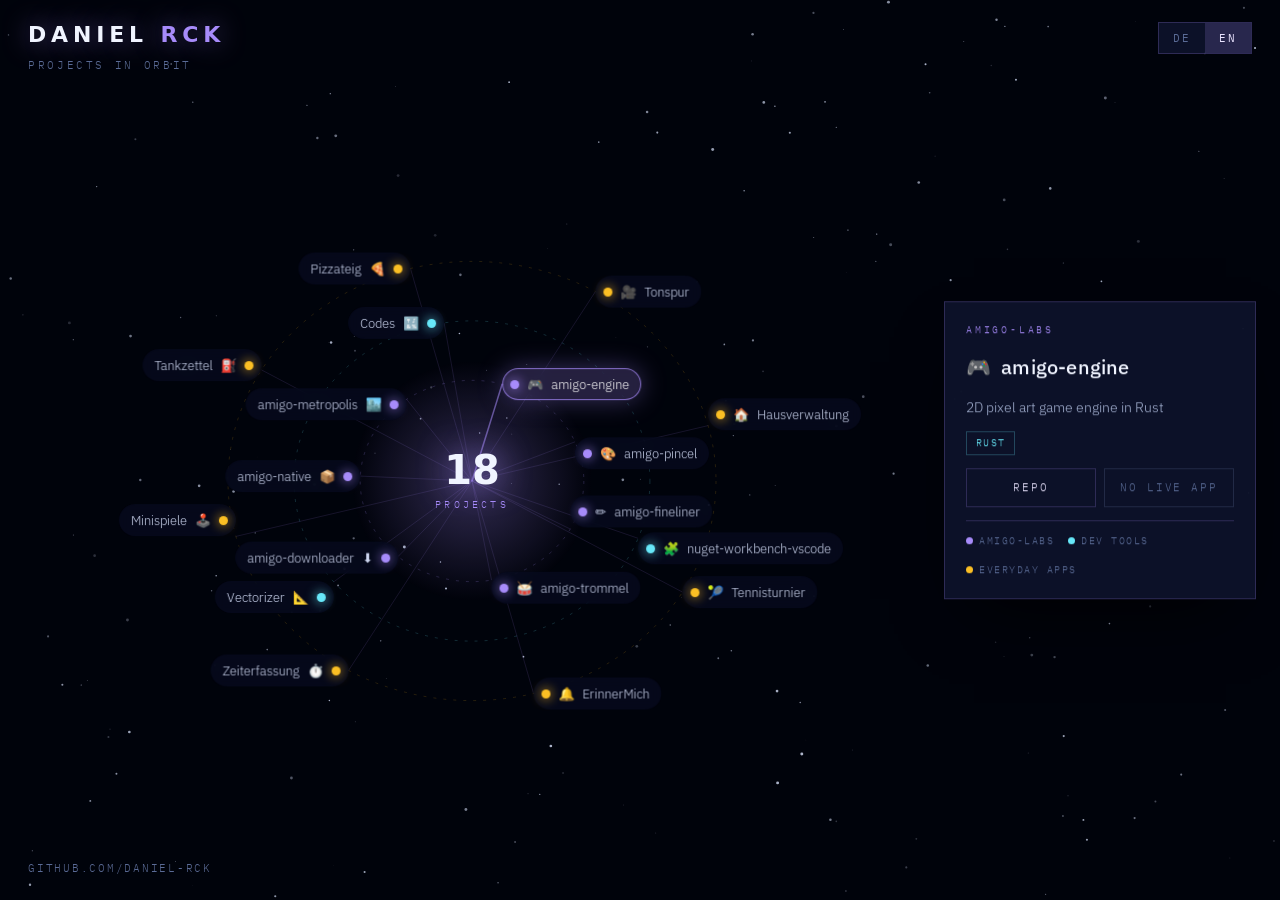
==== index.html @ 843856e8 "Add the orbital star map landing page Renders all 18 projects as nodes on three orbits (amigo-labs, " ====
<!doctype html>
<html lang="en">
<head>
<meta charset="utf-8">
<meta name="viewport" content="width=device-width, initial-scale=1">
<title>Daniel Rck · Projects</title>
<meta name="description" content="Projects by Daniel Rck — game tooling, developer tools and everyday apps, each linked to its repository and live version.">
<meta property="og:title" content="Daniel Rck · Projects">
<meta property="og:description" content="Game tooling, developer tools and everyday apps — repository and live app for each.">
<meta property="og:type" content="website">
<meta property="og:url" content="https://daniel-rck.github.io/">
<link rel="icon" href="data:image/svg+xml,%3Csvg xmlns='http://www.w3.org/2000/svg' viewBox='0 0 32 32'%3E%3Crect width='32' height='32' fill='%2300030b'/%3E%3Cellipse cx='16' cy='16' rx='12' ry='9' fill='none' stroke='%23a78bfa' stroke-width='1.4'/%3E%3Ccircle cx='16' cy='16' r='3.4' fill='%23a78bfa'/%3E%3Ccircle cx='28' cy='16' r='2.2' fill='%2367e8f9'/%3E%3C/svg%3E">
<link rel="preconnect" href="https://fonts.gstatic.com" crossorigin>
<link rel="stylesheet" href="https://fonts.googleapis.com/css2?family=Syncopate:wght@400;700&family=IBM+Plex+Sans:wght@300;400;500&family=IBM+Plex+Mono:wght@400;500&display=swap">
<link rel="stylesheet" href="./assets/style.css">
</head>
<body>

<canvas id="sky" aria-hidden="true"></canvas>

<header class="top">
  <div class="brand">
    <h1>Daniel <em>Rck</em></h1>
    <p class="sub" data-i18n="tagline"></p>
  </div>
  <div class="lang" role="group" data-i18n-label="langgroup">
    <button type="button" data-lang="de" aria-pressed="false">DE</button>
    <button type="button" data-lang="en" aria-pressed="true">EN</button>
  </div>
</header>

<div class="hub" id="hub" aria-hidden="true">
  <span class="num" id="hubnum">0</span>
  <span class="cap" data-i18n="hub"></span>
</div>

<div class="orbit-layer" id="layer"></div>

<main class="listing" id="listing"></main>

<aside class="detail" id="detail" aria-live="polite" data-i18n-label="detaillabel"></aside>

<footer class="foot">
  <a href="https://github.com/daniel-rck" target="_blank" rel="noopener">github.com/daniel-rck</a>
</footer>

<script src="./data/projects.js"></script>
<script src="./data/live.js"></script>
<script src="./assets/app.js"></script>
</body>
</html>
---- assets/style.css ----
/* Orbital star map — a deliberately single-theme dark page.
   Every colour is painted explicitly so the page holds on any host ground. */

:root{
  --void:#00030b;
  --violet:#a78bfa;
  --cyan:#67e8f9;
  --amber:#fbbf24;
  --ink:#cdd6f0;
  --ink-soft:#a8b5d6;
  --dim:#5a6b96;
  --edge:rgba(167,139,250,.22);
  --edge-hot:rgba(167,139,250,.75);
  --glass:rgba(16,22,48,.8);

  --display:"Syncopate",system-ui,sans-serif;
  --body:"IBM Plex Sans",system-ui,sans-serif;
  --data:"IBM Plex Mono",ui-monospace,monospace;

  /* the detail panel owns this column; the map is laid out beside it */
  --panel-w:340px;
  --panel-right:24px;
}

*{box-sizing:border-box}
html,body{height:100%}
body{
  margin:0;
  background:var(--void);
  color:var(--ink);
  font-family:var(--body);
  font-weight:300;
  font-size:15px;
  line-height:1.6;
  overflow:hidden;
}

canvas#sky{position:fixed;inset:0;z-index:0;display:block}

/* ---------------- header ---------------- */
.top{
  position:fixed;z-index:30;top:0;left:0;right:0;
  padding:22px 28px;
  display:flex;justify-content:space-between;align-items:flex-start;gap:20px;flex-wrap:wrap;
  pointer-events:none;
}
.top > *{pointer-events:auto}
.brand h1{
  margin:0;
  font-family:var(--display);font-weight:700;
  font-size:clamp(15px,2vw,22px);letter-spacing:.22em;text-transform:uppercase;line-height:1.2;
  color:#f0f4ff;text-shadow:0 0 26px rgba(167,139,250,.55);
}
.brand h1 em{font-style:normal;color:var(--violet)}
.sub{
  margin:9px 0 0;
  font-family:var(--data);font-size:11px;letter-spacing:.24em;text-transform:uppercase;
  color:var(--dim);
}
.lang{display:flex;border:1px solid var(--edge);background:var(--glass);backdrop-filter:blur(12px)}
.lang button{
  font-family:var(--data);font-size:11px;letter-spacing:.18em;
  padding:8px 14px;background:none;border:0;color:var(--dim);cursor:pointer;
  transition:background .2s,color .2s;
}
.lang button:hover{color:var(--ink)}
.lang button[aria-pressed="true"]{background:rgba(167,139,250,.18);color:#eae4ff}
.lang button:focus-visible{outline:2px solid var(--violet);outline-offset:-3px}

/* ---------------- hub ---------------- */
.hub{
  position:fixed;z-index:11;left:0;top:0;
  transform:translate(-50%,-50%);
  text-align:center;pointer-events:none;
  display:flex;flex-direction:column;align-items:center;gap:7px;
}
.hub .num{
  font-family:var(--display);font-weight:700;font-size:40px;line-height:1;
  color:#f0f4ff;text-shadow:0 0 32px rgba(167,139,250,.7);
  font-variant-numeric:tabular-nums;
}
.hub .cap{
  font-family:var(--data);font-size:9.5px;letter-spacing:.34em;text-transform:uppercase;
  color:var(--violet);
}

/* ---------------- orbital nodes ---------------- */
.orbit-layer{position:fixed;inset:0;z-index:10;pointer-events:none}
.node{
  position:absolute;left:0;top:0;
  display:flex;align-items:center;gap:8px;
  padding:5px 11px 5px 7px;
  background:rgba(8,12,32,.72);
  border:1px solid transparent;border-radius:999px;
  color:var(--ink);font:inherit;font-size:12.5px;
  cursor:pointer;pointer-events:auto;white-space:nowrap;
  backdrop-filter:blur(6px);
  transition:border-color .2s,background .2s,color .2s;
}
.node .dot{
  width:9px;height:9px;border-radius:50%;flex:none;
  background:var(--violet);box-shadow:0 0 12px var(--violet);
}
.node[data-cat="tools"] .dot{background:var(--cyan);box-shadow:0 0 12px var(--cyan)}
.node[data-cat="apps"] .dot{background:var(--amber);box-shadow:0 0 12px var(--amber)}
.node .glyph{font-size:13px;line-height:1}
.node:hover,.node:focus-visible{background:rgba(30,36,74,.94);border-color:var(--violet);color:#fff}
.node:focus-visible{outline:2px solid var(--violet);outline-offset:2px}
.node[aria-current="true"]{
  background:rgba(167,139,250,.22);border-color:var(--edge-hot);color:#fff;
  box-shadow:0 0 26px rgba(167,139,250,.35);
}
.node.flip{flex-direction:row-reverse;padding:5px 7px 5px 11px}

/* ---------------- detail panel ---------------- */
.detail{
  position:fixed;z-index:30;
  right:var(--panel-right);top:50%;transform:translateY(-50%);
  width:var(--panel-w);
  background:var(--glass);border:1px solid var(--edge);
  backdrop-filter:blur(18px);
  padding:20px 21px;
  display:flex;flex-direction:column;gap:13px;
  box-shadow:0 30px 70px -30px #000;
}
.detail .kicker{
  font-family:var(--data);font-size:10px;letter-spacing:.28em;text-transform:uppercase;
  color:var(--violet);
}
.detail h2{
  margin:0;font-size:20px;font-weight:500;letter-spacing:.01em;color:#f0f4ff;
  display:flex;align-items:center;gap:10px;
  overflow-wrap:anywhere;text-wrap:balance;
}
.detail p{margin:0;font-size:14px;line-height:1.6;color:var(--ink-soft)}
.chips{display:flex;flex-wrap:wrap;gap:6px}
.chips span{
  font-family:var(--data);font-size:9.5px;letter-spacing:.14em;text-transform:uppercase;
  color:var(--cyan);border:1px solid rgba(103,232,249,.25);padding:3px 9px;
}
.acts{display:flex;gap:8px}
.acts a,.acts span{
  flex:1;text-align:center;
  font-family:var(--data);font-size:11px;letter-spacing:.18em;text-transform:uppercase;
  padding:10px 6px;text-decoration:none;
  border:1px solid var(--edge);color:#eae4ff;
  transition:background .2s,color .2s,border-color .2s,box-shadow .2s;
}
.acts a:hover{background:var(--violet);color:#0b0620;border-color:var(--violet);
  box-shadow:0 0 24px rgba(167,139,250,.5)}
.acts a:focus-visible{outline:2px solid var(--violet);outline-offset:2px}
.acts span{color:var(--dim);border-color:rgba(90,107,150,.28)}
.legend{
  display:flex;gap:14px;flex-wrap:wrap;
  border-top:1px solid var(--edge);padding-top:12px;
  font-family:var(--data);font-size:9.5px;letter-spacing:.16em;text-transform:uppercase;
  color:var(--dim);
}
.legend i{display:inline-block;width:7px;height:7px;border-radius:50%;margin-right:6px}

/* ---------------- footer ---------------- */
.foot{
  position:fixed;z-index:30;left:28px;bottom:22px;
  font-family:var(--data);font-size:11px;letter-spacing:.16em;text-transform:uppercase;
}
.foot a{color:var(--dim);text-decoration:none;transition:color .2s}
.foot a:hover{color:var(--violet)}
.foot a:focus-visible{outline:2px solid var(--violet);outline-offset:3px}

/* ---------------- stacked layout ----------------
   Below the map's minimum comfortable width the orbits are dropped entirely
   and the same data is shown as a plain, fully readable list. */
.listing{display:none}

@media (min-width:1280px) and (max-width:1499px){
  :root{--panel-w:312px}
}

@media (max-width:1279px){
  html,body{height:auto}
  body{overflow:auto}
  .orbit-layer,.hub{display:none}
  canvas#sky{position:fixed}

  .listing{
    display:block;position:relative;z-index:20;
    max-width:760px;margin:0 auto;padding:132px 20px 24px;
  }
  .listing section{margin-bottom:30px}
  .listing h2{
    margin:0 0 12px;
    font-family:var(--data);font-size:11px;letter-spacing:.28em;text-transform:uppercase;
    color:var(--violet);
    display:flex;align-items:center;gap:12px;
  }
  .listing h2::after{content:"";flex:1;height:1px;background:var(--edge)}
  .listing button{
    display:flex;width:100%;align-items:center;gap:10px;text-align:left;
    background:var(--glass);border:1px solid var(--edge);color:var(--ink);
    font:inherit;font-size:14px;padding:12px 14px;margin-bottom:8px;cursor:pointer;
    transition:border-color .2s,background .2s;
  }
  .listing button:hover{border-color:var(--edge-hot)}
  .listing button:focus-visible{outline:2px solid var(--violet);outline-offset:2px}
  .listing button[aria-current="true"]{border-color:var(--edge-hot);background:rgba(167,139,250,.16)}
  .listing .dot{width:8px;height:8px;border-radius:50%;flex:none;background:var(--violet)}
  .listing button[data-cat="tools"] .dot{background:var(--cyan)}
  .listing button[data-cat="apps"] .dot{background:var(--amber)}

  .detail{
    position:relative;right:auto;top:auto;transform:none;
    width:auto;max-width:760px;margin:0 auto 26px;
  }
  .foot{position:relative;left:auto;bottom:auto;text-align:center;padding:0 20px 40px}
}

@media (max-width:480px){
  .listing{padding-top:150px}
}

@media (prefers-reduced-motion:reduce){
  .node{transition:none}
}
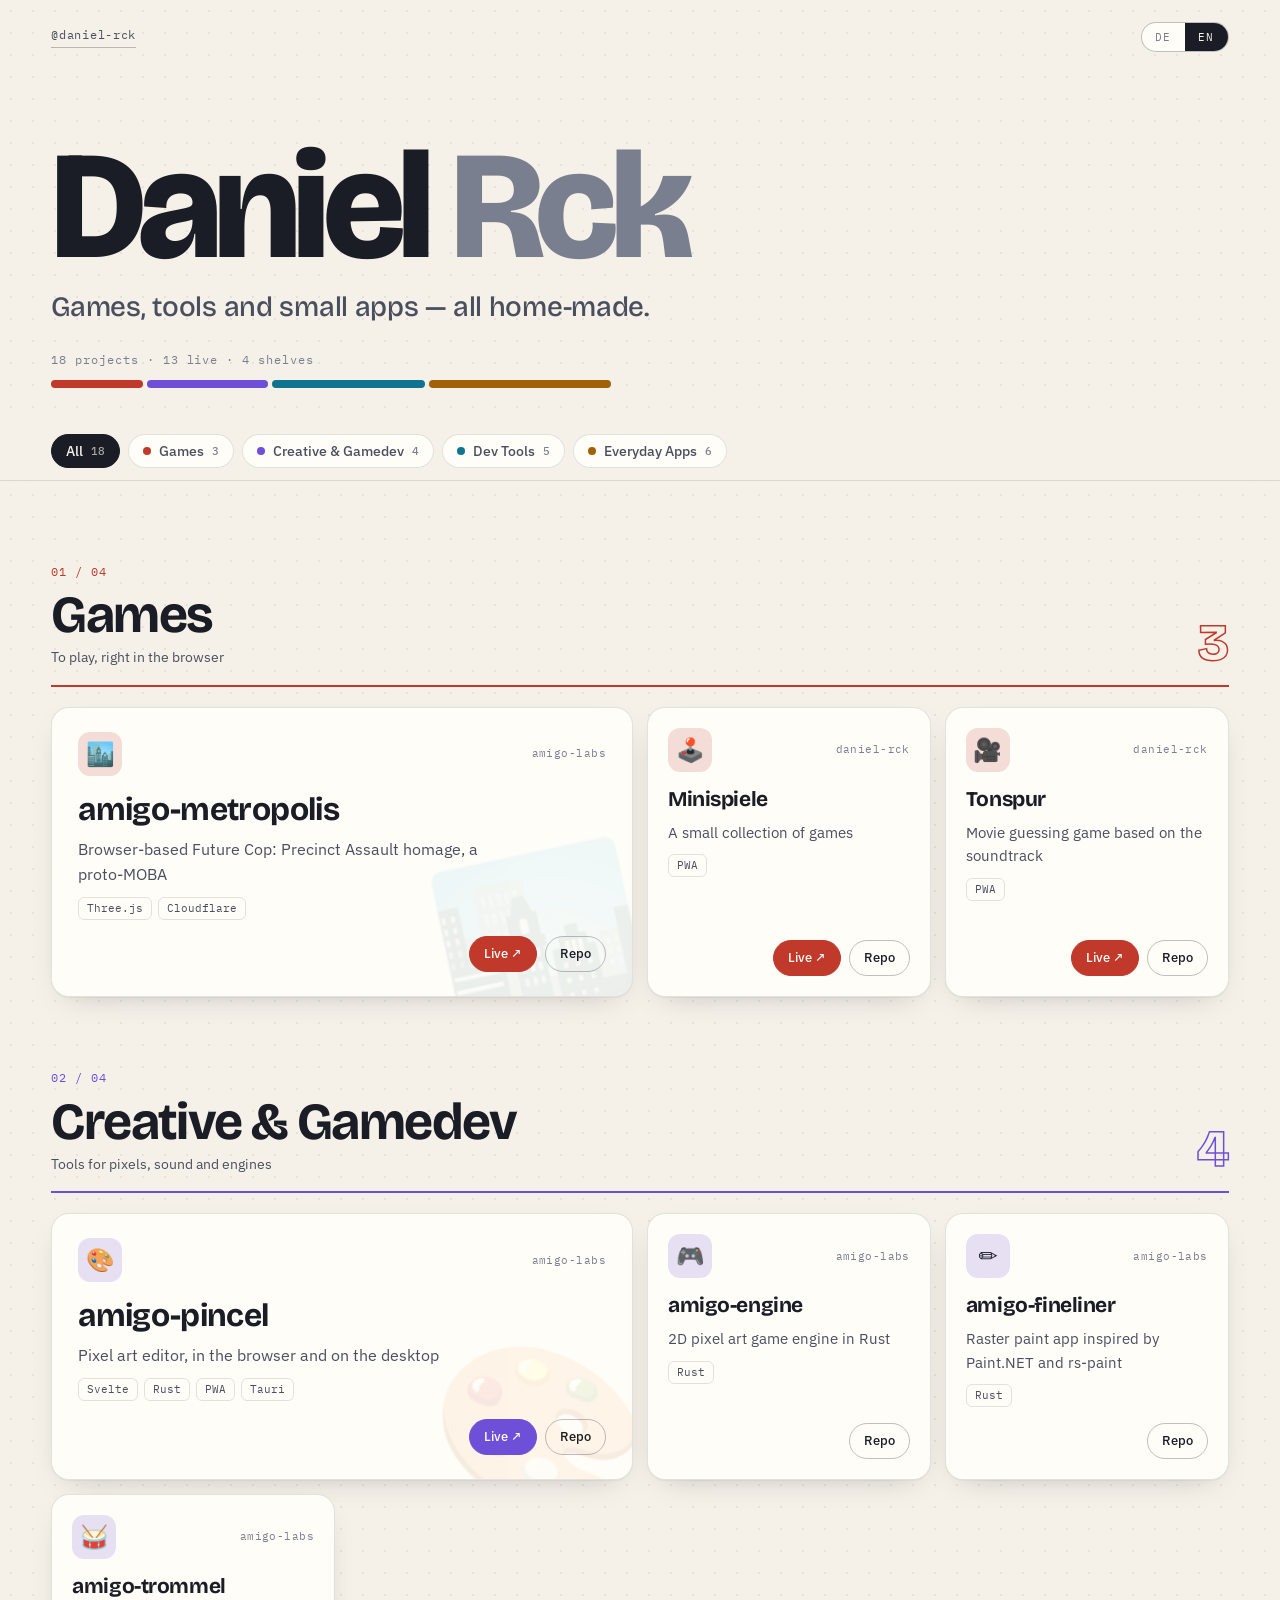
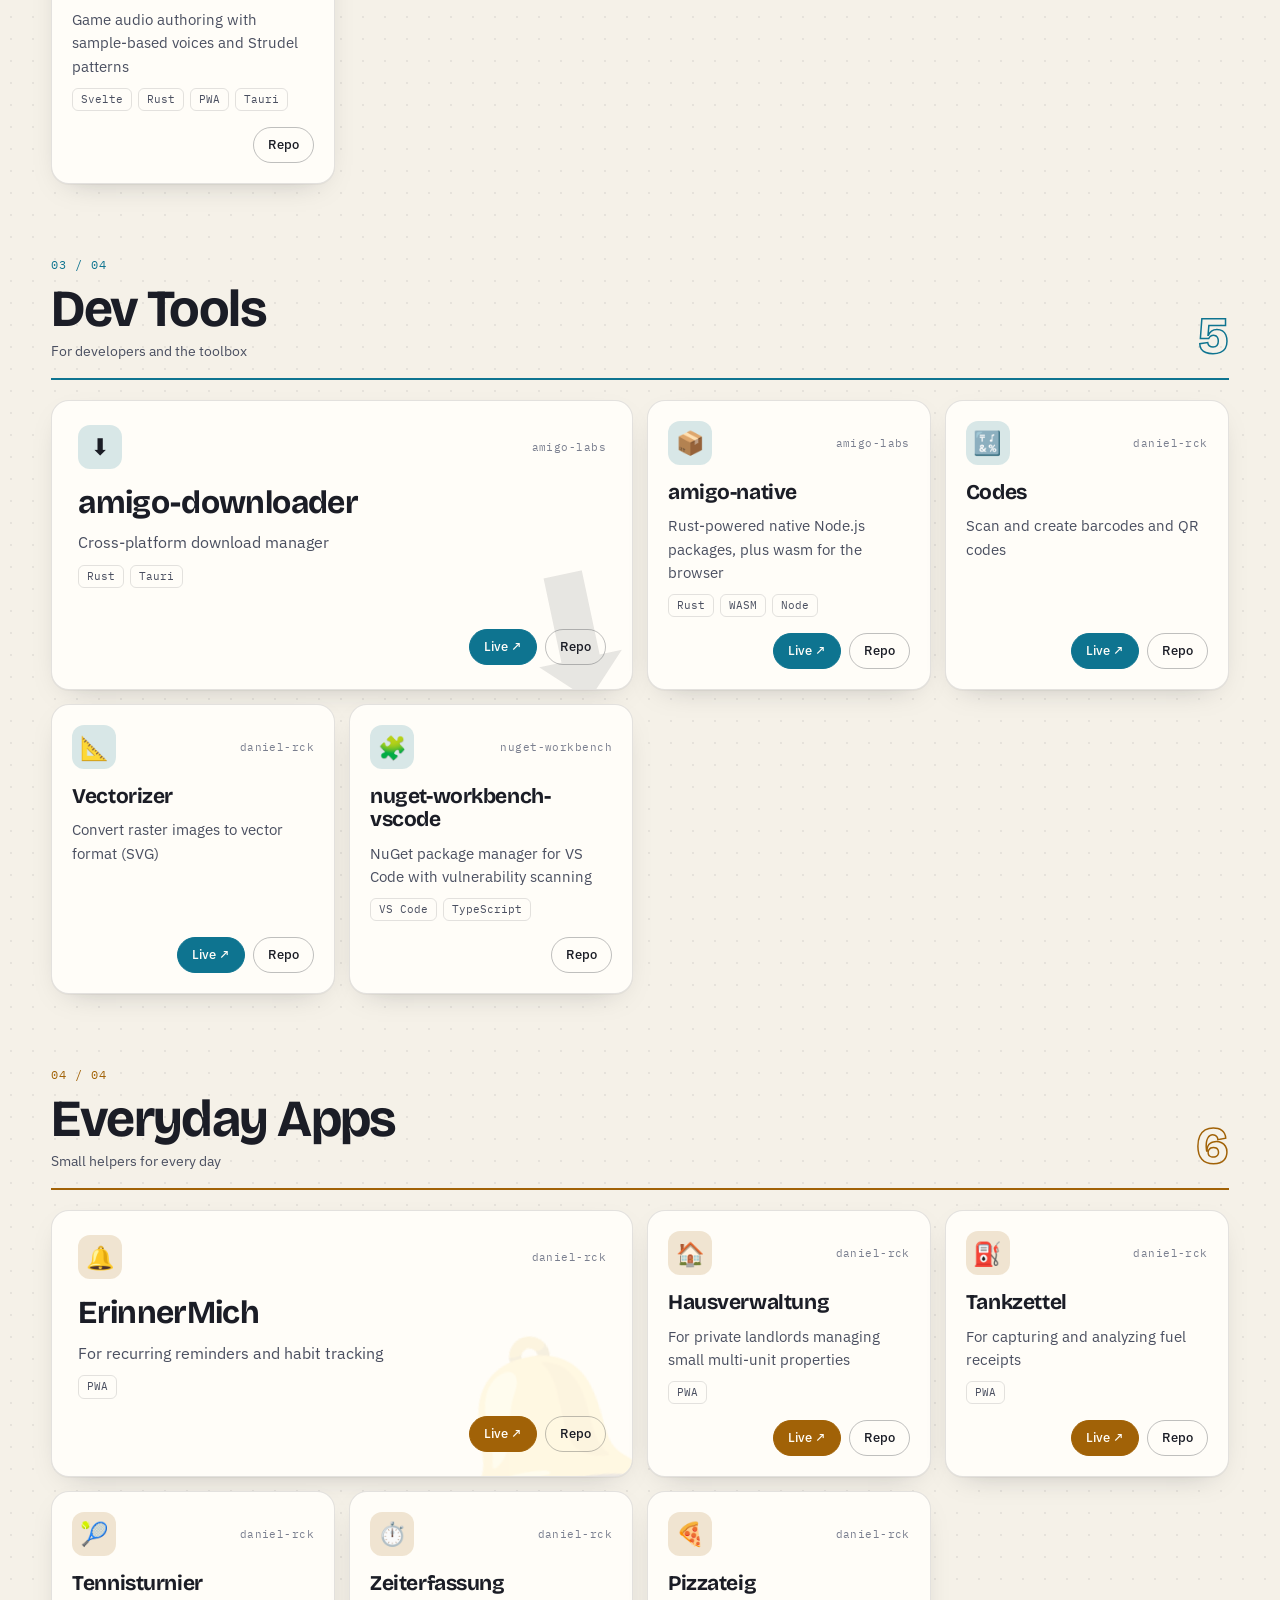
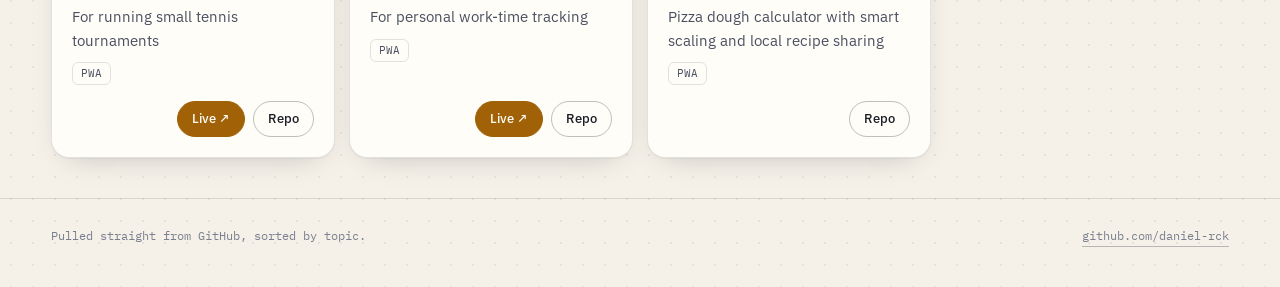
==== commit 1ff2407a: "Read projects from GitHub and show them on category shelves The project list is no longer hand-kept:" ====
--- a/index.html
+++ b/index.html
@@ -4,48 +4,43 @@
 <meta charset="utf-8">
 <meta name="viewport" content="width=device-width, initial-scale=1">
 <title>Daniel Rck · Projects</title>
-<meta name="description" content="Projects by Daniel Rck — game tooling, developer tools and everyday apps, each linked to its repository and live version.">
+<meta name="description" content="Projects by Daniel Rck — games, creative tools, developer tools and everyday apps, each linked to its repository and live version.">
 <meta property="og:title" content="Daniel Rck · Projects">
-<meta property="og:description" content="Game tooling, developer tools and everyday apps — repository and live app for each.">
+<meta property="og:description" content="Games, tools and everyday apps — repository and live app for each.">
 <meta property="og:type" content="website">
 <meta property="og:url" content="https://daniel-rck.github.io/">
-<link rel="icon" href="data:image/svg+xml,%3Csvg xmlns='http://www.w3.org/2000/svg' viewBox='0 0 32 32'%3E%3Crect width='32' height='32' fill='%2300030b'/%3E%3Cellipse cx='16' cy='16' rx='12' ry='9' fill='none' stroke='%23a78bfa' stroke-width='1.4'/%3E%3Ccircle cx='16' cy='16' r='3.4' fill='%23a78bfa'/%3E%3Ccircle cx='28' cy='16' r='2.2' fill='%2367e8f9'/%3E%3C/svg%3E">
+<meta name="color-scheme" content="light dark">
+<link rel="icon" href="data:image/svg+xml,%3Csvg xmlns='http://www.w3.org/2000/svg' viewBox='0 0 32 32'%3E%3Crect width='32' height='32' rx='7' fill='%23070a14'/%3E%3Crect x='6' y='6' width='12' height='9' rx='2' fill='%23ff8a7a'/%3E%3Crect x='20' y='6' width='6' height='9' rx='2' fill='%23b69cff'/%3E%3Crect x='6' y='17' width='6' height='9' rx='2' fill='%2367e8f9'/%3E%3Crect x='14' y='17' width='12' height='9' rx='2' fill='%23fbbf24'/%3E%3C/svg%3E">
 <link rel="preconnect" href="https://fonts.gstatic.com" crossorigin>
-<link rel="stylesheet" href="https://fonts.googleapis.com/css2?family=Syncopate:wght@400;700&family=IBM+Plex+Sans:wght@300;400;500&family=IBM+Plex+Mono:wght@400;500&display=swap">
+<link rel="stylesheet" href="https://fonts.googleapis.com/css2?family=Bricolage+Grotesque:opsz,wght@12..96,500;12..96,700;12..96,800&family=IBM+Plex+Sans:wght@400;500&family=IBM+Plex+Mono:wght@400;500&display=swap">
 <link rel="stylesheet" href="./assets/style.css">
 </head>
 <body>
 
-<canvas id="sky" aria-hidden="true"></canvas>
-
-<header class="top">
-  <div class="brand">
-    <h1>Daniel <em>Rck</em></h1>
-    <p class="sub" data-i18n="tagline"></p>
+<header class="masthead">
+  <div class="bar">
+    <a class="handle" href="https://github.com/daniel-rck" target="_blank" rel="noopener">@daniel-rck</a>
+    <div class="lang" role="group" data-i18n-label="langgroup">
+      <button type="button" data-lang="de" aria-pressed="false">DE</button>
+      <button type="button" data-lang="en" aria-pressed="true">EN</button>
+    </div>
   </div>
-  <div class="lang" role="group" data-i18n-label="langgroup">
-    <button type="button" data-lang="de" aria-pressed="false">DE</button>
-    <button type="button" data-lang="en" aria-pressed="true">EN</button>
-  </div>
+  <h1>Daniel <em>Rck</em></h1>
+  <p class="tagline" data-i18n="tagline"></p>
+  <p class="stats" id="stats"></p>
+  <div class="spectrum" id="spectrum" aria-hidden="true"></div>
 </header>
 
-<div class="hub" id="hub" aria-hidden="true">
-  <span class="num" id="hubnum">0</span>
-  <span class="cap" data-i18n="hub"></span>
-</div>
+<nav class="filters" id="filters" data-i18n-label="filterlabel"></nav>
 
-<div class="orbit-layer" id="layer"></div>
-
-<main class="listing" id="listing"></main>
-
-<aside class="detail" id="detail" aria-live="polite" data-i18n-label="detaillabel"></aside>
+<main class="shelves" id="shelves"></main>
 
 <footer class="foot">
+  <span data-i18n="footnote"></span>
   <a href="https://github.com/daniel-rck" target="_blank" rel="noopener">github.com/daniel-rck</a>
 </footer>
 
 <script src="./data/projects.js"></script>
-<script src="./data/live.js"></script>
 <script src="./assets/app.js"></script>
 </body>
 </html>
--- a/assets/style.css
+++ b/assets/style.css
@@ -1,223 +1,240 @@
-/* Orbital star map — a deliberately single-theme dark page.
-   Every colour is painted explicitly so the page holds on any host ground. */
+/* Project shelves — one shelf per category, a bento grid of cards on each.
+   Light and dark follow the system; every category brings its own hue as
+   --hue-l / --hue-d (set inline from data/categories.json) and --c picks
+   the one for the current theme. */
 
 :root{
-  --void:#00030b;
-  --violet:#a78bfa;
-  --cyan:#67e8f9;
-  --amber:#fbbf24;
-  --ink:#cdd6f0;
-  --ink-soft:#a8b5d6;
-  --dim:#5a6b96;
-  --edge:rgba(167,139,250,.22);
-  --edge-hot:rgba(167,139,250,.75);
-  --glass:rgba(16,22,48,.8);
-
-  --display:"Syncopate",system-ui,sans-serif;
+  --ground:#f5f1e8;
+  --ground-2:#ece6d8;
+  --card:#fffdf8;
+  --ink:#1b1d26;
+  --ink-soft:#4a4f60;
+  --dim:#7a7f8f;
+  --line:rgba(27,29,38,.12);
+  --line-hot:rgba(27,29,38,.28);
+  --grid-dot:rgba(27,29,38,.07);
+  --shadow:0 1px 0 rgba(27,29,38,.04),0 10px 30px -18px rgba(27,29,38,.35);
+  --on-accent:#fffdf8;
+
+  --display:"Bricolage Grotesque",system-ui,sans-serif;
   --body:"IBM Plex Sans",system-ui,sans-serif;
   --data:"IBM Plex Mono",ui-monospace,monospace;
 
-  /* the detail panel owns this column; the map is laid out beside it */
-  --panel-w:340px;
-  --panel-right:24px;
+  --gutter:clamp(16px,4vw,56px);
+  --radius:18px;
+}
+[style*="--hue-l"]{--c:var(--hue-l)}
+
+@media (prefers-color-scheme:dark){
+  :root{
+    --ground:#070a14;
+    --ground-2:#0d1222;
+    --card:#0f1528;
+    --ink:#e6ebfa;
+    --ink-soft:#a9b3d0;
+    --dim:#6c7799;
+    --line:rgba(170,185,230,.13);
+    --line-hot:rgba(170,185,230,.32);
+    --grid-dot:rgba(170,185,230,.08);
+    --shadow:0 1px 0 rgba(255,255,255,.03) inset,0 18px 40px -24px rgba(0,0,0,.9);
+    --on-accent:#070a14;
+  }
+  [style*="--hue-d"]{--c:var(--hue-d)}
 }
 
 *{box-sizing:border-box}
-html,body{height:100%}
+html{-webkit-text-size-adjust:100%}
 body{
   margin:0;
-  background:var(--void);
+  min-height:100vh;
+  background:
+    radial-gradient(var(--grid-dot) 1px,transparent 1.5px) 0 0/22px 22px,
+    var(--ground);
   color:var(--ink);
   font-family:var(--body);
-  font-weight:300;
   font-size:15px;
-  line-height:1.6;
-  overflow:hidden;
-}
-
-canvas#sky{position:fixed;inset:0;z-index:0;display:block}
-
-/* ---------------- header ---------------- */
-.top{
-  position:fixed;z-index:30;top:0;left:0;right:0;
-  padding:22px 28px;
-  display:flex;justify-content:space-between;align-items:flex-start;gap:20px;flex-wrap:wrap;
-  pointer-events:none;
-}
-.top > *{pointer-events:auto}
-.brand h1{
+  line-height:1.55;
+  overflow-x:hidden;
+}
+a{color:inherit}
+:focus-visible{outline:2px solid var(--ink);outline-offset:3px;border-radius:6px}
+
+/* ---------------- masthead ---------------- */
+.masthead{padding:22px var(--gutter) 34px;max-width:1440px;margin:0 auto}
+.bar{display:flex;justify-content:space-between;align-items:center;gap:16px;margin-bottom:clamp(36px,8vw,88px)}
+.handle{
+  font-family:var(--data);font-size:12px;letter-spacing:.06em;color:var(--ink-soft);
+  text-decoration:none;border-bottom:1px solid var(--line-hot);padding-bottom:2px;
+}
+.handle:hover{color:var(--ink);border-color:var(--ink)}
+.lang{display:flex;border:1px solid var(--line-hot);border-radius:999px;overflow:hidden;background:var(--card)}
+.lang button{
+  font-family:var(--data);font-size:11px;letter-spacing:.14em;
+  padding:7px 13px;background:none;border:0;color:var(--dim);cursor:pointer;
+}
+.lang button:hover{color:var(--ink)}
+.lang button[aria-pressed="true"]{background:var(--ink);color:var(--ground)}
+
+.masthead h1{
   margin:0;
-  font-family:var(--display);font-weight:700;
-  font-size:clamp(15px,2vw,22px);letter-spacing:.22em;text-transform:uppercase;line-height:1.2;
-  color:#f0f4ff;text-shadow:0 0 26px rgba(167,139,250,.55);
-}
-.brand h1 em{font-style:normal;color:var(--violet)}
-.sub{
-  margin:9px 0 0;
-  font-family:var(--data);font-size:11px;letter-spacing:.24em;text-transform:uppercase;
-  color:var(--dim);
-}
-.lang{display:flex;border:1px solid var(--edge);background:var(--glass);backdrop-filter:blur(12px)}
-.lang button{
-  font-family:var(--data);font-size:11px;letter-spacing:.18em;
-  padding:8px 14px;background:none;border:0;color:var(--dim);cursor:pointer;
-  transition:background .2s,color .2s;
-}
-.lang button:hover{color:var(--ink)}
-.lang button[aria-pressed="true"]{background:rgba(167,139,250,.18);color:#eae4ff}
-.lang button:focus-visible{outline:2px solid var(--violet);outline-offset:-3px}
-
-/* ---------------- hub ---------------- */
-.hub{
-  position:fixed;z-index:11;left:0;top:0;
-  transform:translate(-50%,-50%);
-  text-align:center;pointer-events:none;
-  display:flex;flex-direction:column;align-items:center;gap:7px;
-}
-.hub .num{
-  font-family:var(--display);font-weight:700;font-size:40px;line-height:1;
-  color:#f0f4ff;text-shadow:0 0 32px rgba(167,139,250,.7);
-  font-variant-numeric:tabular-nums;
-}
-.hub .cap{
-  font-family:var(--data);font-size:9.5px;letter-spacing:.34em;text-transform:uppercase;
-  color:var(--violet);
-}
-
-/* ---------------- orbital nodes ---------------- */
-.orbit-layer{position:fixed;inset:0;z-index:10;pointer-events:none}
-.node{
-  position:absolute;left:0;top:0;
-  display:flex;align-items:center;gap:8px;
-  padding:5px 11px 5px 7px;
-  background:rgba(8,12,32,.72);
-  border:1px solid transparent;border-radius:999px;
-  color:var(--ink);font:inherit;font-size:12.5px;
-  cursor:pointer;pointer-events:auto;white-space:nowrap;
-  backdrop-filter:blur(6px);
-  transition:border-color .2s,background .2s,color .2s;
-}
-.node .dot{
-  width:9px;height:9px;border-radius:50%;flex:none;
-  background:var(--violet);box-shadow:0 0 12px var(--violet);
-}
-.node[data-cat="tools"] .dot{background:var(--cyan);box-shadow:0 0 12px var(--cyan)}
-.node[data-cat="apps"] .dot{background:var(--amber);box-shadow:0 0 12px var(--amber)}
-.node .glyph{font-size:13px;line-height:1}
-.node:hover,.node:focus-visible{background:rgba(30,36,74,.94);border-color:var(--violet);color:#fff}
-.node:focus-visible{outline:2px solid var(--violet);outline-offset:2px}
-.node[aria-current="true"]{
-  background:rgba(167,139,250,.22);border-color:var(--edge-hot);color:#fff;
-  box-shadow:0 0 26px rgba(167,139,250,.35);
-}
-.node.flip{flex-direction:row-reverse;padding:5px 7px 5px 11px}
-
-/* ---------------- detail panel ---------------- */
-.detail{
-  position:fixed;z-index:30;
-  right:var(--panel-right);top:50%;transform:translateY(-50%);
-  width:var(--panel-w);
-  background:var(--glass);border:1px solid var(--edge);
-  backdrop-filter:blur(18px);
-  padding:20px 21px;
-  display:flex;flex-direction:column;gap:13px;
-  box-shadow:0 30px 70px -30px #000;
-}
-.detail .kicker{
-  font-family:var(--data);font-size:10px;letter-spacing:.28em;text-transform:uppercase;
-  color:var(--violet);
-}
-.detail h2{
-  margin:0;font-size:20px;font-weight:500;letter-spacing:.01em;color:#f0f4ff;
-  display:flex;align-items:center;gap:10px;
-  overflow-wrap:anywhere;text-wrap:balance;
-}
-.detail p{margin:0;font-size:14px;line-height:1.6;color:var(--ink-soft)}
-.chips{display:flex;flex-wrap:wrap;gap:6px}
-.chips span{
-  font-family:var(--data);font-size:9.5px;letter-spacing:.14em;text-transform:uppercase;
-  color:var(--cyan);border:1px solid rgba(103,232,249,.25);padding:3px 9px;
-}
-.acts{display:flex;gap:8px}
-.acts a,.acts span{
-  flex:1;text-align:center;
-  font-family:var(--data);font-size:11px;letter-spacing:.18em;text-transform:uppercase;
-  padding:10px 6px;text-decoration:none;
-  border:1px solid var(--edge);color:#eae4ff;
-  transition:background .2s,color .2s,border-color .2s,box-shadow .2s;
-}
-.acts a:hover{background:var(--violet);color:#0b0620;border-color:var(--violet);
-  box-shadow:0 0 24px rgba(167,139,250,.5)}
-.acts a:focus-visible{outline:2px solid var(--violet);outline-offset:2px}
-.acts span{color:var(--dim);border-color:rgba(90,107,150,.28)}
-.legend{
-  display:flex;gap:14px;flex-wrap:wrap;
-  border-top:1px solid var(--edge);padding-top:12px;
-  font-family:var(--data);font-size:9.5px;letter-spacing:.16em;text-transform:uppercase;
-  color:var(--dim);
-}
-.legend i{display:inline-block;width:7px;height:7px;border-radius:50%;margin-right:6px}
+  font-family:var(--display);font-weight:800;
+  font-size:clamp(52px,12vw,168px);line-height:.86;letter-spacing:-.045em;
+}
+.masthead h1 em{font-style:normal;color:var(--dim)}
+.tagline{
+  margin:18px 0 0;max-width:34ch;
+  font-family:var(--display);font-weight:500;
+  font-size:clamp(19px,2.4vw,28px);line-height:1.25;letter-spacing:-.01em;color:var(--ink-soft);
+}
+.stats{margin:26px 0 10px;font-family:var(--data);font-size:12px;letter-spacing:.08em;color:var(--dim)}
+
+/* one bar, split by how many projects each shelf holds */
+.spectrum{display:flex;gap:4px;height:8px;max-width:560px}
+.spectrum span{flex:1 1 0;min-width:8px;border-radius:99px;background:var(--c)}
+
+/* ---------------- filters ---------------- */
+.filters{
+  position:sticky;top:0;z-index:20;
+  display:flex;gap:8px;overflow-x:auto;scrollbar-width:none;
+  padding:12px var(--gutter);
+  max-width:1440px;margin:0 auto;
+  background:color-mix(in srgb,var(--ground) 86%,transparent);
+  backdrop-filter:blur(14px);-webkit-backdrop-filter:blur(14px);
+  border-bottom:1px solid var(--line);
+}
+.filters::-webkit-scrollbar{display:none}
+.chip{
+  flex:none;display:inline-flex;align-items:center;gap:8px;
+  font-family:var(--body);font-size:14px;font-weight:500;color:var(--ink-soft);
+  padding:7px 14px;border-radius:999px;cursor:pointer;
+  background:var(--card);border:1px solid var(--line);
+  transition:border-color .2s,color .2s,background .2s;
+}
+.chip:hover{color:var(--ink);border-color:var(--line-hot)}
+.chip .dot{width:8px;height:8px;border-radius:50%;background:var(--c)}
+.chip .n{font-family:var(--data);font-size:11px;color:var(--dim)}
+.chip[aria-pressed="true"]{background:var(--ink);color:var(--ground);border-color:var(--ink)}
+.chip[aria-pressed="true"] .n{color:inherit;opacity:.65}
+
+/* ---------------- shelves ---------------- */
+.shelves{max-width:1440px;margin:0 auto;padding:10px var(--gutter) 40px}
+.shelf{padding-top:clamp(40px,6vw,72px);scroll-margin-top:64px}
+.shelf[hidden]{display:none}
+.shelf.swap{animation:swap .35s ease}
+@keyframes swap{from{opacity:0;transform:translateY(8px)}}
+
+.shelf-head{
+  display:flex;justify-content:space-between;align-items:flex-end;gap:18px;
+  padding-bottom:16px;margin-bottom:20px;
+  border-bottom:2px solid var(--c);
+}
+.shelf-head .no{
+  display:block;margin-bottom:8px;
+  font-family:var(--data);font-size:12px;letter-spacing:.08em;color:var(--c);
+}
+.shelf-head h2{
+  margin:0;font-family:var(--display);font-weight:700;
+  font-size:clamp(28px,4.4vw,52px);line-height:1;letter-spacing:-.03em;
+}
+.shelf-head p{margin:6px 0 0;color:var(--ink-soft);font-size:14px}
+.shelf-head .count{
+  font-family:var(--display);font-weight:800;font-size:clamp(28px,4.4vw,52px);line-height:1;
+  color:transparent;-webkit-text-stroke:1.5px var(--c);
+}
+
+.grid{
+  display:grid;gap:14px;
+  grid-template-columns:repeat(auto-fill,minmax(260px,1fr));
+  grid-auto-flow:dense;
+}
+@media (min-width:720px){ .card.wide{grid-column:span 2} }
+
+/* ---------------- cards ---------------- */
+.card{
+  position:relative;overflow:hidden;isolation:isolate;
+  display:flex;flex-direction:column;gap:10px;
+  min-height:220px;padding:20px;
+  background:var(--card);
+  border:1px solid var(--line);border-radius:var(--radius);
+  box-shadow:var(--shadow);
+  transition:transform .25s cubic-bezier(.2,.7,.3,1),border-color .25s,box-shadow .25s;
+}
+.card::before{              /* category glow, only on hover */
+  content:"";position:absolute;inset:auto -30% -60% auto;width:70%;aspect-ratio:1;z-index:-1;
+  background:radial-gradient(closest-side,color-mix(in srgb,var(--c) 28%,transparent),transparent);
+  opacity:0;transition:opacity .3s;
+}
+.card:hover,.card:focus-within{transform:translateY(-3px);border-color:color-mix(in srgb,var(--c) 55%,var(--line))}
+.card:hover::before,.card:focus-within::before{opacity:1}
+
+.card-top{display:flex;justify-content:space-between;align-items:center;gap:10px}
+.glyph{
+  display:grid;place-items:center;width:44px;height:44px;border-radius:12px;font-size:23px;
+  background:color-mix(in srgb,var(--c) 16%,transparent);
+}
+.owner{font-family:var(--data);font-size:11px;letter-spacing:.04em;color:var(--dim)}
+.card h3{
+  margin:6px 0 0;font-family:var(--display);font-weight:700;
+  font-size:21px;line-height:1.1;letter-spacing:-.02em;overflow-wrap:anywhere;
+}
+.card .desc{margin:0;color:var(--ink-soft);max-width:52ch}
+.tech{display:flex;flex-wrap:wrap;gap:6px;margin:0;padding:0;list-style:none}
+.tech li{
+  font-family:var(--data);font-size:11px;color:var(--ink-soft);
+  padding:2px 8px;border:1px solid var(--line);border-radius:6px;
+}
+.card-foot{
+  margin-top:auto;padding-top:6px;
+  display:flex;flex-wrap:wrap;justify-content:space-between;align-items:center;gap:10px;
+}
+.meta{font-family:var(--data);font-size:11px;color:var(--dim)}
+.acts{display:flex;gap:8px;margin-left:auto}
+.btn{
+  font-size:13px;font-weight:500;text-decoration:none;
+  padding:7px 14px;border-radius:999px;border:1px solid var(--line-hot);
+  transition:background .2s,border-color .2s,color .2s;
+}
+.btn:hover{border-color:var(--ink)}
+.btn.primary{background:var(--c);border-color:var(--c);color:var(--on-accent)}
+.btn.primary:hover{background:var(--ink);border-color:var(--ink);color:var(--ground)}
+
+/* wide cards: bigger type and the emoji as a faded watermark */
+.card.wide{padding:24px 26px}
+.card.wide h3{font-size:clamp(24px,2.6vw,32px)}
+.card.wide .desc{font-size:16px;max-width:40ch}
+.ghost{
+  position:absolute;right:-14px;bottom:-30px;z-index:-1;
+  font-size:170px;line-height:1;opacity:.1;transform:rotate(-12deg);
+  pointer-events:none;user-select:none;
+  transition:transform .4s cubic-bezier(.2,.7,.3,1),opacity .4s;
+}
+.card.wide:hover .ghost{transform:rotate(-4deg) scale(1.06);opacity:.16}
+
+/* staggered reveal — only when JS switched it on and motion is welcome */
+.motion .card{opacity:0;transform:translateY(14px)}
+.motion .card.in{
+  opacity:1;transform:none;
+  transition:opacity .5s ease calc(var(--k,0) * 45ms),
+             transform .5s cubic-bezier(.2,.7,.3,1) calc(var(--k,0) * 45ms),
+             border-color .25s,box-shadow .25s;
+}
+.motion .card.in:hover,.motion .card.in:focus-within{transform:translateY(-3px);transition-delay:0s}
 
 /* ---------------- footer ---------------- */
 .foot{
-  position:fixed;z-index:30;left:28px;bottom:22px;
-  font-family:var(--data);font-size:11px;letter-spacing:.16em;text-transform:uppercase;
-}
-.foot a{color:var(--dim);text-decoration:none;transition:color .2s}
-.foot a:hover{color:var(--violet)}
-.foot a:focus-visible{outline:2px solid var(--violet);outline-offset:3px}
-
-/* ---------------- stacked layout ----------------
-   Below the map's minimum comfortable width the orbits are dropped entirely
-   and the same data is shown as a plain, fully readable list. */
-.listing{display:none}
-
-@media (min-width:1280px) and (max-width:1499px){
-  :root{--panel-w:312px}
-}
-
-@media (max-width:1279px){
-  html,body{height:auto}
-  body{overflow:auto}
-  .orbit-layer,.hub{display:none}
-  canvas#sky{position:fixed}
-
-  .listing{
-    display:block;position:relative;z-index:20;
-    max-width:760px;margin:0 auto;padding:132px 20px 24px;
-  }
-  .listing section{margin-bottom:30px}
-  .listing h2{
-    margin:0 0 12px;
-    font-family:var(--data);font-size:11px;letter-spacing:.28em;text-transform:uppercase;
-    color:var(--violet);
-    display:flex;align-items:center;gap:12px;
-  }
-  .listing h2::after{content:"";flex:1;height:1px;background:var(--edge)}
-  .listing button{
-    display:flex;width:100%;align-items:center;gap:10px;text-align:left;
-    background:var(--glass);border:1px solid var(--edge);color:var(--ink);
-    font:inherit;font-size:14px;padding:12px 14px;margin-bottom:8px;cursor:pointer;
-    transition:border-color .2s,background .2s;
-  }
-  .listing button:hover{border-color:var(--edge-hot)}
-  .listing button:focus-visible{outline:2px solid var(--violet);outline-offset:2px}
-  .listing button[aria-current="true"]{border-color:var(--edge-hot);background:rgba(167,139,250,.16)}
-  .listing .dot{width:8px;height:8px;border-radius:50%;flex:none;background:var(--violet)}
-  .listing button[data-cat="tools"] .dot{background:var(--cyan)}
-  .listing button[data-cat="apps"] .dot{background:var(--amber)}
-
-  .detail{
-    position:relative;right:auto;top:auto;transform:none;
-    width:auto;max-width:760px;margin:0 auto 26px;
-  }
-  .foot{position:relative;left:auto;bottom:auto;text-align:center;padding:0 20px 40px}
-}
-
-@media (max-width:480px){
-  .listing{padding-top:150px}
+  max-width:1440px;margin:0 auto;padding:28px var(--gutter) 40px;
+  display:flex;flex-wrap:wrap;justify-content:space-between;gap:10px;
+  font-family:var(--data);font-size:12px;color:var(--dim);
+  border-top:1px solid var(--line);
+}
+.foot a{text-decoration:none;border-bottom:1px solid var(--line-hot)}
+.foot a:hover{color:var(--ink)}
+
+@media (max-width:520px){
+  .card{min-height:0}
+  .shelf-head{gap:12px}
 }
 
 @media (prefers-reduced-motion:reduce){
-  .node{transition:none}
-}
+  *,*::before,*::after{animation:none!important;transition:none!important}
+}
